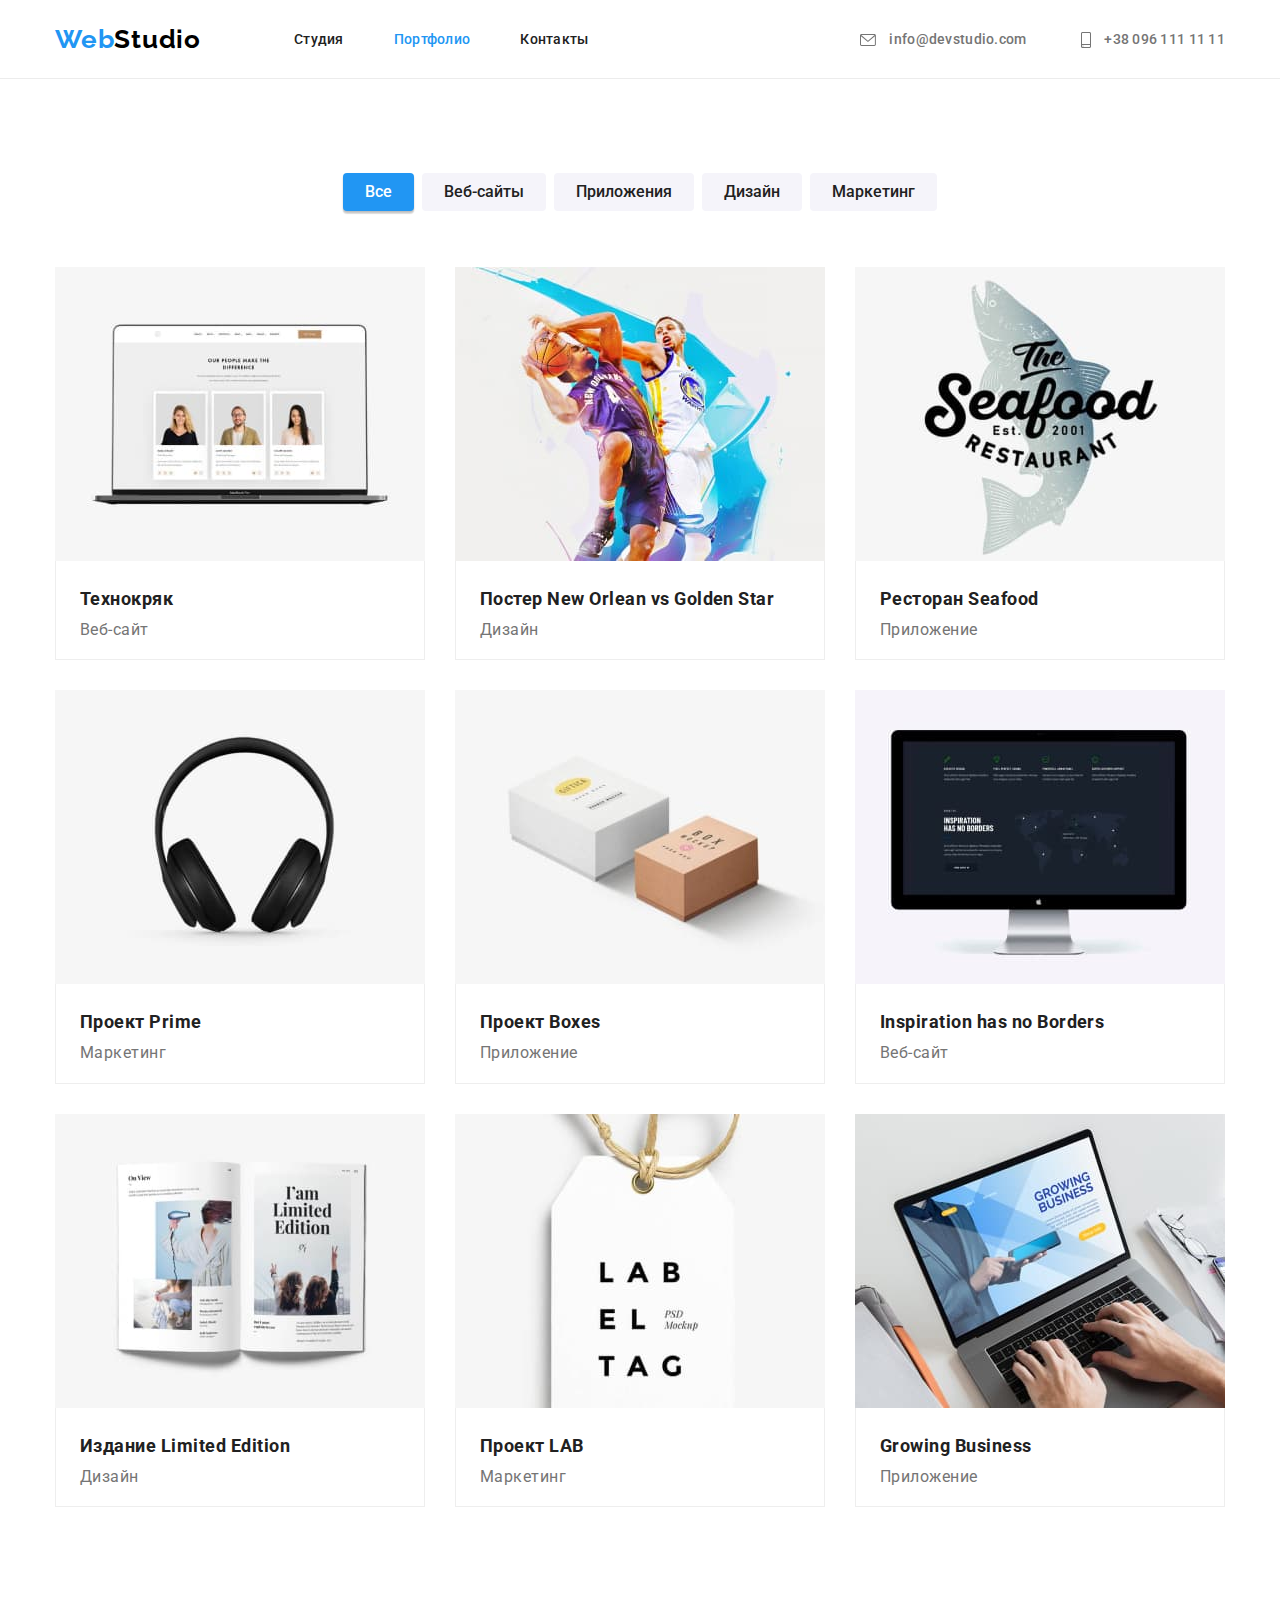
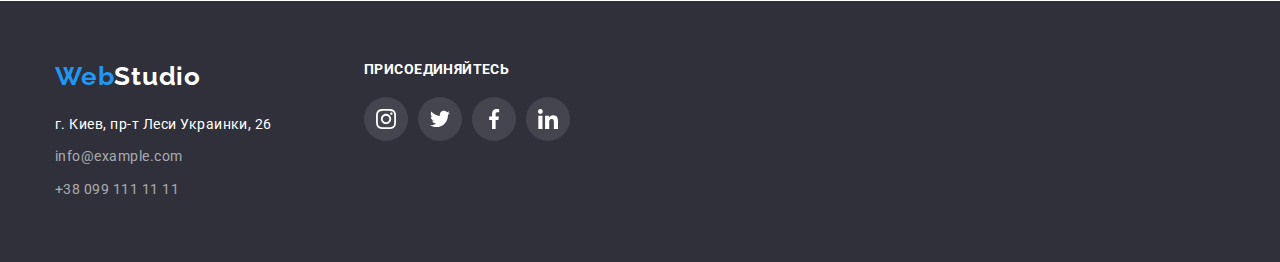
==== portfolio.html @ de57fbbe "initial" ====
<!DOCTYPE html>
<html lang="ru">

<head>
    <meta charset="UTF-8">
    <meta http-equiv="X-UA-Compatible" content="IE=edge">
    <meta name="viewport" content="width=device-width, initial-scale=1.0">
    <title>WebStudio - portfolio</title>
    <link rel="preconnect" href="https://fonts.gstatic.com">
    <link href="https://fonts.googleapis.com/css2?family=Raleway:wght@700&family=Roboto:wght@400;500;700;900&display=swap"
        rel="stylesheet">
    <link rel="stylesheet" href="https://cdnjs.cloudflare.com/ajax/libs/modern-normalize/1.0.0/modern-normalize.min.css">
    <link rel="stylesheet" href="./css/styles.css">
</head>

<body>
        <header class="header">
            <div class="main-nav container">
                <nav class="nav">
                    <a href="./" class="logo"><span class="accent">Web</span>Studio</a>
                    <ul class="navigation list">
                        <li class="item"><a href="./" class="link">Студия</a></li>
                        <li class="item"><a href="./portfolio.html" class="current link">Портфолио</a></li>
                        <li class="item"><a href="#" class="link">Контакты</a></li>
                    </ul>
                </nav>
        
                <div class="contacts-header">
        
                    <a href="mailto:info@devstudio.com" class="link">
                        <svg class="icon" width="16" height="12">
                            <use href="./images/icons.svg#icon-envelope"></use>
                        </svg>
        
                        info@devstudio.com</a>
                    <a href="tel:+380961111111" class="link">
                        <svg class="icon" width="10" height="16">
                            <use href="./images/icons.svg#icon-smartphone"></use>
                        </svg>
                        +38 096 111 11 11</a>
                </div>
            </div>
        
        
        </header>
    <main>
        <section class="section">
            <div class="container">
                <h1 class="visually-hidden">Портфолио</h1> <!-- скроем в css -->
                
                    <ul class="portfolio-filter list">
                        <li class="item"><button class="button primary">Все</button></li>
                        <li class="item"><button class="button">Веб-сайты</button></li>
                        <li class="item"><button class="button">Приложения</button></li>
                        <li class="item"><button class="button">Дизайн</button></li>
                        <li class="item"><button class="button">Маркетинг</button></li>
                    </ul>
                
                
                <ul class="portfolio-cards list">
                    <li class="item">
                        <a href="" class="portfolio-link link">
                            <img src="./images/portfolio/img-0.jpg" width="370" height="294" alt="включенный ноутбук">
                            <div class="content">
                                <h2 class="title">Технокряк</h2>
                                <p class="description">Веб-сайт</p>
                            </div>
                            
                        </a>
                    </li>
                    <li class="item">
                        <a href="" class="portfolio-link link">
                            <img src="./images/portfolio/img-1.jpg" width="370" height="294" alt="игроки баскетбол">
                                <div class="content">
                                    <h2 class="title">Постер New Orlean vs Golden Star</h2>
                                    <p class="description">Дизайн</p>
                             </div>
                            
                        </a>
                    </li>
                    <li class="item">
                        <a href="" class="portfolio-link link">
                            <img src="./images/portfolio/img-2.jpg" width="370" height="294" alt="логотип seafood">
                            <div class="content">
                                <h2 class="title">Ресторан Seafood</h2>
                                <p class="description">Приложение</p>
                            </div>
                        </a>
                    </li>
                    <li class="item">
                        <a href="" class="portfolio-link link">
                            <img src="./images/portfolio/img-3.jpg" width="370" height="294" alt="наушники">
                            <div class="content">
                                <h2 class="title">Проект Prime</h2>
                                  <p class="description">Маркетинг</p>
                            </div>
                            
                        </a>
                    </li>
                    <li class="item">
                        <a href="" class="portfolio-link link">
                            <img src="./images/portfolio/img-4.jpg" width="370" height="294" alt="картонные коробки">
                            <div class="content">
                              <h2 class="title">Проект Boxes</h2>
                              <p class="description">Приложение</p>  
                            </div>
                            
                        </a>
                    </li>
                    <li class="item">
                        <a href="" class="portfolio-link link">
                            <img src="./images/portfolio/img-5.jpg" width="370" height="294" alt="монитор">
                            <div class="content">
                                <h2 class="title">Inspiration has no Borders</h2>
                                <p class="description">Веб-сайт</p>
                            </div>
                            
                        </a>
                    </li>
                    <li class="item">
                        <a href="" class="portfolio-link link">
                            <img src="./images/portfolio/img-6.jpg" width="370" height="294" alt="разворот журнала">
                            <div class="content">
                                <h2 class="title">Издание Limited Edition</h2>
                                <p class="description">Дизайн</p>
                            </div>
                            
                        </a>
                    </li>
                    <li class="item">
                        <a href="" class="portfolio-link link">
                            <img src="./images/portfolio/img-7.jpg" width="370" height="294" alt="картонная бирка">
                            <div class="content">
                                <h2 class="title">Проект LAB</h2>
                                <p class="description">Маркетинг</p>
                            </div>
                            
                        </a>
                    </li>
                    <li class="item">
                        <a href="" class="portfolio-link            link">
                            <img src="./images/portfolio/img-8.jpg" width="370" height="294" alt="работа за ноутбуком">
                            <div class="content">
                                <h2 class="title">Growing Business</h2>
                                <p class="description">Приложение</p>
                            </div>
                            
                        </a>
                    </li>
                
                </ul>

            </div>
            
            
        </section>
    </main>
    <!-- Footer -->
<footer class="footer">
    <div class="footer-container container">
        <div>
            <a href="./" class="logo inverse"><span class="accent">Web</span>Studio</a>
            <address class="address">
                <a href="https://goo.gl/maps/Cqjtd7NMXMsjPBQS7" class="map-link" target="_blank"
                    rel="noopener norefferer nofollow">г. Киев, пр-т Леси Украинки, 26</a>
                <ul class="address-items list">
                    <li><a href="mailto:info@example.com" class="link">info@example.com</a></li>
                    <li><a href="tel:+380991111111" class="link">+38 099 111 11 11</a></li>
                </ul>
            </address>
        </div>
        <div class="follow-footer">
            <p>присоединяйтесь</p>
            <ul class="socilal-links list">
                <li class="social-links-item"><a href="" target="_blank" rel="noopenner noreferrer nofollow"
                        class="social link footer-link">
                        <svg class="icon" width="20" height="20">
                            <use href="./images/icons.svg#icon-instagram"></use>
                        </svg>
                    </a></li>
                <li class="social-links-item"><a href="" target="_blank" rel="noopenner noreferrer nofollow"
                        class="social link footer-link">
                        <svg class="icon" width="20" height="20">
                            <use href="./images/icons.svg#icon-twitter"></use>
                        </svg>
                    </a></li>
                <li class="social-links-item"><a href="" target="_blank" rel="noopenner noreferrer nofollow"
                        class="social link footer-link ">
                        <svg class="icon" width="20" height="20">
                            <use href="./images/icons.svg#icon-facebook"></use>
                        </svg>
                    </a></li>
                <li class="social-links-item"><a href="" target="_blank" rel="noopenner noreferrer nofollow"
                        class="social link footer-link">
                        <svg class="icon" width="20" height="20">
                            <use href="./images/icons.svg#icon-linkedin"></use>
                        </svg>
                    </a></li>
            </ul>
        </div>

    </div>

</footer>
</body>

</html>
---- css/styles.css ----
/* черный в заголовках #212121
текст параграф #757575
акцент #2196F3 */
:root {
  --text-color: #757575;
  --accent-color: #2196f3;
  --title-color: #212121;
  --light-bg-color: #f5f4fa;
  --dark-bg-color: #2f303a;
}
body {
  font-family: 'Roboto', sans-serif;
  font-style: normal;
  font-size: 16px;
  color: var(--text-color);
  letter-spacing: 0.03em;
}
h1,
h2,
h3,
h4,
h5,
h6,
p {
  margin: 0;
  padding: 0;
}
img{
  display: block;
  max-width: 100%;
  height: auto;
}

.visually-hidden {
  position: absolute !important;
  clip: rect(1px 1px 1px 1px);
  clip: rect(1px, 1px, 1px, 1px);
  padding: 0 !important;
  border: 0 !important;
  height: 1px !important;
  width: 1px !important;
  overflow: hidden;
}
.section {
  padding-top: 94px;
  padding-bottom: 94px;

  /* outline: 1px solid tomato; */
}
.container {
  width: 1200px;
  margin: 0 auto;
  padding-left: 15px;
  padding-right: 15px;
}
.list {
  list-style: none;
  margin: 0;
  padding: 0;
}
.link {
  text-decoration: none;
  color: inherit;
}
.icon {
  fill: currentColor;
  display: block;
}
.button {
  border: 0px;
  border-radius: 4px;
  padding: 6px 22px;
  font-family: 'Roboto', sans-serif;
  font-weight: 500;
  font-size: 16px;
  line-height: 1.62;
  color: var(--title-color);
  background-color: #f5f4fa;

  cursor: pointer;
}
.button.primary {
  color: #fff;
  background-color: var(--accent-color);
  box-shadow: 0px 3px 1px rgba(0, 0, 0, 0.1), 0px 1px 2px rgba(0, 0, 0, 0.08), 0px 2px 2px rgba(0, 0, 0, 0.12);
}

.button:hover,
.button:focus {
  color: #fff;
  background-color: var(--accent-color);
}

/* Header */
.header {
  border-bottom: 1px solid #ececec;
}
.nav {
  display: flex;
}
.logo {
  margin-right: 93px;
  font-family: 'Raleway', sans-serif;
  font-weight: 700;
  font-size: 26px;
  line-height: 1.19;
  letter-spacing: 0.03em;
  text-decoration: none;
  color: #000000;
}
.logo.inverse{
  color: #fff;
}

.logo .accent {
  color: var(--accent-color);
}
.main-nav {
  display: flex;
  justify-content: space-between;
  align-items: center;
}
.navigation,
.nav {
  display: flex;
  align-items: center;
}
.navigation .item:not(:last-child) {
  margin-right: 50px;
}

.navigation .link {
  display: block;
  padding-top: 32px;
  padding-bottom: 32px;

  font-weight: 500;
  font-size: 14px;
  line-height: 1;
  letter-spacing: 0.02em;
  color: var(--title-color);
}

.navigation .link:hover,
.navigation .link:focus,
.navigation .link.current {
  color: var(--accent-color);
}

.contacts-header .link {
  display: inline-block;
  font-weight: 500;
  font-size: 14px;
  line-height: 1.14;
  letter-spacing: 0.02em;
  text-decoration: none;
  color: var(--text-color);
}
.contacts-header {
  margin-left: auto;
}
.contacts-header .link:hover,
.contacts-header .link:focus {
  color: var(--accent-color);
}
.contacts-header .icon {
  margin-right: 10px;
  display: inline-block;
  vertical-align: middle;
  fill: currentColor;
    
}
.contacts-header .link + .link {
  margin-left: 50px;
}
/* section */
.section-title {
  font-weight: 700;
  font-size: 36px;
  line-height: 1.17;
  text-align: center;
  letter-spacing: 0.03em;
  color: var(--title-color);
  margin-bottom: 50px;
}
/* Hero */
.section-hero {
  margin-left: auto;
  margin-right: auto;
  padding-top: 200px;
  max-width: 1600px;
  height: 600px;
  background-image: linear-gradient(rgba(47, 48, 58, 0.4), rgba(47, 48, 58, 0.4)),
  url(../images/hero_background.jpg);
  
  background-position: center;
  background-repeat: no-repeat;
  background-size: cover;
  /* background-color: var(--dark-bg-color); */
}

.hero-inner {
  margin: 0 auto;
  max-width: 696px;
  text-align: center;
}
.section-hero .title {
  font-weight: 900;
  font-size: 44px;
  line-height: 1.36;
  text-align: center;
  letter-spacing: 0.06em;
  text-transform: uppercase;
  color: #fff;
  margin-bottom: 30px;
}

.button-hero {
  padding: 10px 32px;
  font-family: 'Roboto', sans-serif;
  font-weight: 700;
  font-size: 16px;
  line-height: 1.87;
  letter-spacing: 0.06em;
  color: #fff;
  background-color: var(--accent-color);
  box-shadow: 0px 4px 4px rgba(0, 0, 0, 0.15);
  cursor: pointer;
}
.button-hero:hover,
.button-hero:focus {
  background-color: #188ce8;
}

/* Секция "чем мы занимаемся" */
.features {
  display: flex;
  margin-bottom: 94px;
}
.features-item {
  flex-basis: calc((100% - 3 * 30px) / 3);
}
.features-item:not(:last-child) {
  margin-right: 30px;
}

.features-icon-container{
 padding-top: 30px;
 margin-bottom: 30px;
 width: 100%;
 height: 120px;
 text-align: center;
 background-position: center;
 background-color: var(--light-bg-color);
 border-radius: 4px;
}
.features-icon-container .icon{
  margin: 0 auto;
}
.features-title {
  margin-bottom: 10px;
  font-weight: 700;
  font-size: 14px;
  line-height: 1.14;
  text-transform: uppercase;
  color: var(--title-color);
}

.features-description {
  font-size: 14px;
  line-height: 1.71;
}

.features-images {
  display: flex;
}
.features-images .item {
  margin-right: 30px;
}
.features-images .item:nth-child(3n) {
  margin-right: 0px;
}

/* Наша команда */
.section-team {
  background-color: var(--light-bg-color);
}
.employee-cards {
  display: flex;
  justify-content: space-between;
}
.employee-cards-item {
  flex-basis: 270px;  
  text-align: center;
  background-color: #fff;
  box-shadow: 0px 1px 3px rgba(0, 0, 0, 0.12), 0px 1px 1px rgba(0, 0, 0, 0.14), 0px 2px 1px rgba(0, 0, 0, 0.2);
  border-radius: 0px 0px 4px 4px;

}
.employee-content{
  padding: 30px 32px;

}
.employee-name {
margin-bottom: 10px;
  font-weight: 500;
  font-size: 16px;
  line-height: 1.19;
  color: var(--title-color);
}
.employee-position {
  line-height: 1.19;
  margin-bottom: 16px;

}
.socilal-links {
  display: flex;
  
}
.social-links-item:not(:last-child){
  margin-right: 10px;
}
.social.link {
  display: block;
  padding: 12px;
  border-radius: 50%;
  color: #AFB1B8;
  background-color: #fff;
}
.social.link:hover,
.social.link:focus{
  color: #fff;
  background-color: var(--accent-color);

}
/* Clients */

.clients.list{
  display: flex;
  flex-wrap: wrap;
}
.clients .item {
  flex-basis: calc((100% - 6 * 30px) / 6);
}
.clients .item:not(:last-child){
  margin-right: 30px;
}
.client-link {
  
  display: block;
  width: 170px;
  height: 90px;
  padding-top: 20px;
  color: #AFB1B8;
  border-color: #AFB1B8;
  border: 1px solid #AFB1B8;
  border-radius: 4px;
}
.client-link:focus,
.client-link:hover{
  color: var(--accent-color);
  border-color: var(--accent-color);
}
.client-link .icon {
  margin: 0 auto;
}
/* footer */
.footer {
  background-color: var(--dark-bg-color);
  padding-top: 60px;
  padding-bottom: 60px;
}
.footer-container{
display: flex;
}


.map-link {
  font-size: 14px;
  line-height: 24px;
  color: #fff;
  text-decoration: none;
}
.map-link:hover,
.map-link:focus {
  color: var(--accent-color);
}
.address {
  margin-top: 20px;
  font-style: normal;
}
.address-items>li {
  margin-top: 9px;
}
.address-items .link {
  font-size: 14px;
  line-height: 1.71;
  color: rgba(255, 255, 255, 0.6);
}
.address-items .link:hover,
.address-items .link:focus {
  color: var(--accent-color);
}

.follow-footer{
  margin-left: 70px;
  font-weight: 700;
  font-size: 14px;
  line-height: 1.17;
  letter-spacing: 0.03em;

  color: #fff;
  text-transform: uppercase;
}
.follow-footer > p{
  margin-bottom: 20px;
}

.social.link.footer-link {
 
  color: #fff;
  background-color: rgba(255, 255, 255, 0.1);
}
.social.link.footer-link:hover,
.social.link.footer-link:focus{
  color: #fff;
  background-color: var(--accent-color);
}
/* Portfolio */

.portfolio-filter {
  display: flex;
  justify-content: center;
  margin-bottom: 56px;  
}
.portfolio-filter .item + .item {
  margin-left: 8px;
}
.portfolio-link:hover,
.portfolio-link:focus {
  box-shadow: 0px 1px 1px rgba(0, 0, 0, 0.12), 0px 4px 4px rgba(0, 0, 0, 0.06), 1px 4px 6px rgba(0, 0, 0, 0.16);

}
.portfolio-cards {
  display: flex;
  flex-wrap: wrap;
  margin-left: -30px;
  margin-top: -30px;

  
}
.portfolio-cards .item {
  width: calc((100% - 90px) / 3);
  margin-left: 30px;
  margin-top: 30px;  
}
.portfolio-cards .link {
  display: block;
}

.portfolio-cards img {
  display: block;
  max-width: 100%;
  height: auto;
} 
.portfolio-cards .content {
  padding: 20px 24px;
  
  border-right: 1px solid #eeeeee;
  border-bottom: 1px solid #eeeeee;
  border-left: 1px solid #eeeeee;
}
.portfolio-cards .title {
  font-weight: 700;
  font-size: 18px;
  line-height: 2;
  color: var(--title-color);
  margin-bottom: 4px;
}

.portfolio-cards .decription {
  font-size: 16px;
  line-height: 1.87;
}
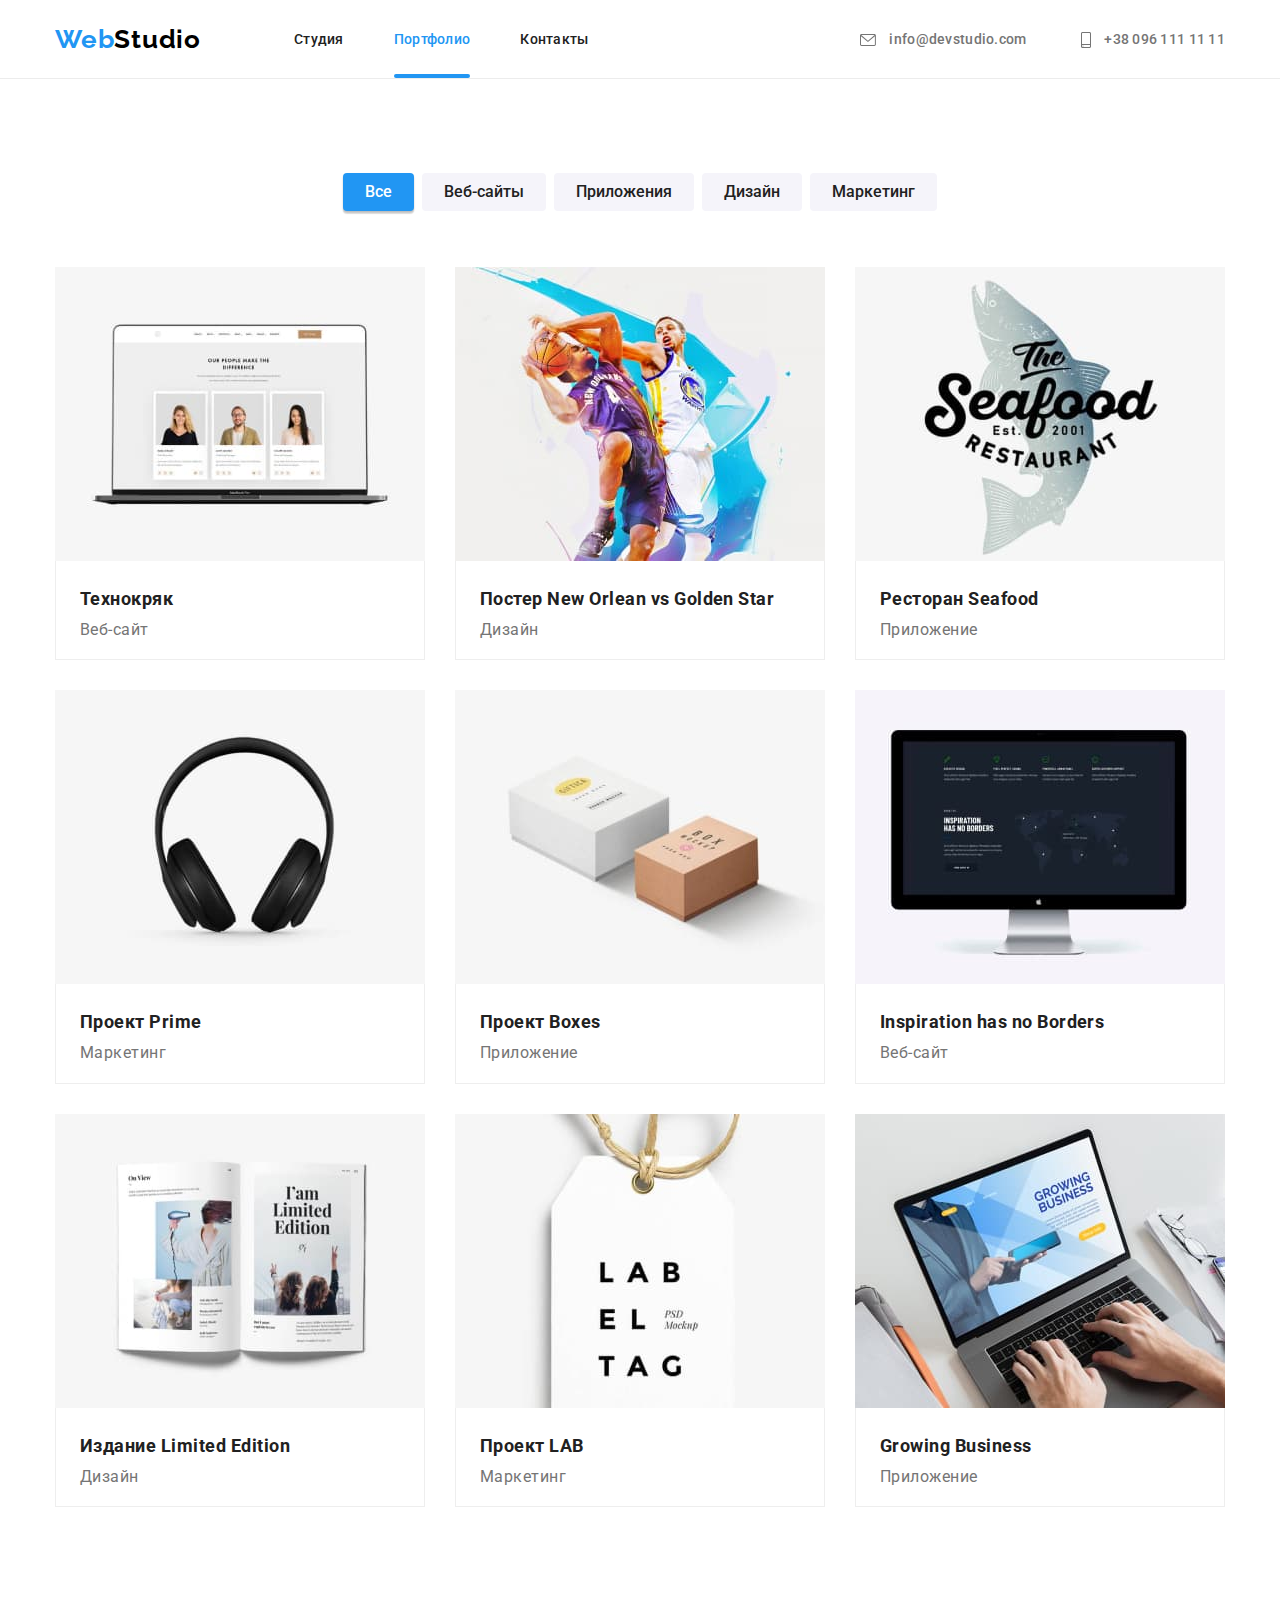
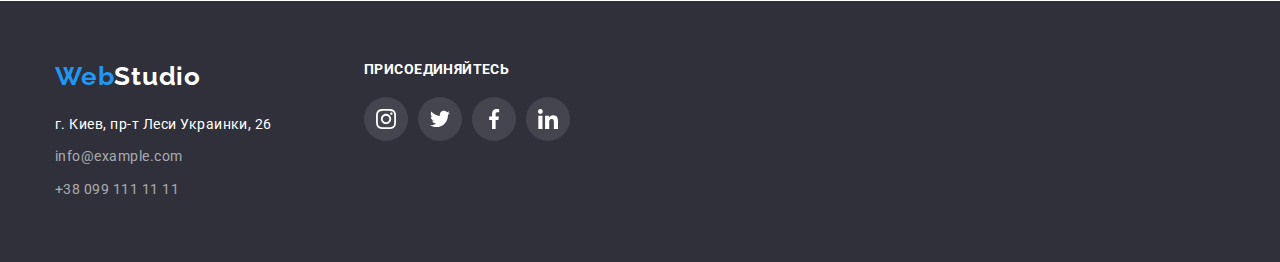
==== commit e7f81933: "добавляет transition" ====
--- a/portfolio.html
+++ b/portfolio.html
@@ -19,9 +19,9 @@
                 <nav class="nav">
                     <a href="./" class="logo"><span class="accent">Web</span>Studio</a>
                     <ul class="navigation list">
-                        <li class="item"><a href="./" class="link">Студия</a></li>
-                        <li class="item"><a href="./portfolio.html" class="current link">Портфолио</a></li>
-                        <li class="item"><a href="#" class="link">Контакты</a></li>
+                        <li class="item"><a href="./" class="navigation-link link">Студия</a></li>
+                        <li class="item"><a href="./portfolio.html" class="navigation-link link current">Портфолио</a></li>
+                        <li class="item"><a href="#" class="navigation-link link">Контакты</a></li>
                     </ul>
                 </nav>
         
--- a/css/styles.css
+++ b/css/styles.css
@@ -25,7 +25,7 @@
   margin: 0;
   padding: 0;
 }
-img{
+img {
   display: block;
   max-width: 100%;
   height: auto;
@@ -44,8 +44,6 @@
 .section {
   padding-top: 94px;
   padding-bottom: 94px;
-
-  /* outline: 1px solid tomato; */
 }
 .container {
   width: 1200px;
@@ -78,11 +76,15 @@
   background-color: #f5f4fa;
 
   cursor: pointer;
+
+  transition: color 250ms cubic-bezier(0.4, 0, 0.2, 1);
+  transition: background-color 250ms cubic-bezier(0.4, 0, 0.2, 1);
 }
 .button.primary {
   color: #fff;
   background-color: var(--accent-color);
-  box-shadow: 0px 3px 1px rgba(0, 0, 0, 0.1), 0px 1px 2px rgba(0, 0, 0, 0.08), 0px 2px 2px rgba(0, 0, 0, 0.12);
+  box-shadow: 0px 3px 1px rgba(0, 0, 0, 0.1), 0px 1px 2px rgba(0, 0, 0, 0.08),
+    0px 2px 2px rgba(0, 0, 0, 0.12);
 }
 
 .button:hover,
@@ -108,7 +110,7 @@
   text-decoration: none;
   color: #000000;
 }
-.logo.inverse{
+.logo.inverse {
   color: #fff;
 }
 
@@ -129,7 +131,9 @@
   margin-right: 50px;
 }
 
-.navigation .link {
+.navigation-link {
+  position: relative;
+
   display: block;
   padding-top: 32px;
   padding-bottom: 32px;
@@ -139,12 +143,27 @@
   line-height: 1;
   letter-spacing: 0.02em;
   color: var(--title-color);
-}
-
-.navigation .link:hover,
-.navigation .link:focus,
-.navigation .link.current {
+  transition: color 250ms cubic-bezier(0.4, 0, 0.2, 1);
+}
+
+.navigation-link:hover,
+.navigation-link:focus,
+.navigation-link.current {
   color: var(--accent-color);
+}
+.navigation-link::after {
+  display: none;
+  content: '';
+  position: absolute;
+  bottom: 0;
+  left: 0;
+  width: 100%;
+  height: 4px;
+  border-radius: 4px;
+  background-color: var(--accent-color);
+}
+.current.navigation-link::after {
+  display: block;
 }
 
 .contacts-header .link {
@@ -155,6 +174,8 @@
   letter-spacing: 0.02em;
   text-decoration: none;
   color: var(--text-color);
+
+  transition: color 250ms cubic-bezier(0.4, 0, 0.2, 1);
 }
 .contacts-header {
   margin-left: auto;
@@ -168,7 +189,6 @@
   display: inline-block;
   vertical-align: middle;
   fill: currentColor;
-    
 }
 .contacts-header .link + .link {
   margin-left: 50px;
@@ -190,9 +210,12 @@
   padding-top: 200px;
   max-width: 1600px;
   height: 600px;
-  background-image: linear-gradient(rgba(47, 48, 58, 0.4), rgba(47, 48, 58, 0.4)),
-  url(../images/hero_background.jpg);
-  
+  background-image: linear-gradient(
+      rgba(47, 48, 58, 0.4),
+      rgba(47, 48, 58, 0.4)
+    ),
+    url(../images/hero_background.jpg);
+
   background-position: center;
   background-repeat: no-repeat;
   background-size: cover;
@@ -226,6 +249,8 @@
   background-color: var(--accent-color);
   box-shadow: 0px 4px 4px rgba(0, 0, 0, 0.15);
   cursor: pointer;
+
+  transition: background-color 250ms cubic-bezier(0.4, 0, 0.2, 1);
 }
 .button-hero:hover,
 .button-hero:focus {
@@ -244,17 +269,17 @@
   margin-right: 30px;
 }
 
-.features-icon-container{
- padding-top: 30px;
- margin-bottom: 30px;
- width: 100%;
- height: 120px;
- text-align: center;
- background-position: center;
- background-color: var(--light-bg-color);
- border-radius: 4px;
-}
-.features-icon-container .icon{
+.features-icon-container {
+  padding-top: 30px;
+  margin-bottom: 30px;
+  width: 100%;
+  height: 120px;
+  text-align: center;
+  background-position: center;
+  background-color: var(--light-bg-color);
+  border-radius: 4px;
+}
+.features-icon-container .icon {
   margin: 0 auto;
 }
 .features-title {
@@ -290,19 +315,18 @@
   justify-content: space-between;
 }
 .employee-cards-item {
-  flex-basis: 270px;  
+  flex-basis: 270px;
   text-align: center;
   background-color: #fff;
-  box-shadow: 0px 1px 3px rgba(0, 0, 0, 0.12), 0px 1px 1px rgba(0, 0, 0, 0.14), 0px 2px 1px rgba(0, 0, 0, 0.2);
+  box-shadow: 0px 1px 3px rgba(0, 0, 0, 0.12), 0px 1px 1px rgba(0, 0, 0, 0.14),
+    0px 2px 1px rgba(0, 0, 0, 0.2);
   border-radius: 0px 0px 4px 4px;
-
-}
-.employee-content{
+}
+.employee-content {
   padding: 30px 32px;
-
 }
 .employee-name {
-margin-bottom: 10px;
+  margin-bottom: 10px;
   font-weight: 500;
   font-size: 16px;
   line-height: 1.19;
@@ -311,53 +335,54 @@
 .employee-position {
   line-height: 1.19;
   margin-bottom: 16px;
-
 }
 .socilal-links {
   display: flex;
-  
-}
-.social-links-item:not(:last-child){
+}
+.social-links-item:not(:last-child) {
   margin-right: 10px;
 }
 .social.link {
   display: block;
   padding: 12px;
   border-radius: 50%;
-  color: #AFB1B8;
+  color: #afb1b8;
   background-color: #fff;
+  transition: background-color 250ms cubic-bezier(0.4, 0, 0.2, 1);
+  transition: color 250ms cubic-bezier(0.4, 0, 0.2, 1);
 }
 .social.link:hover,
-.social.link:focus{
+.social.link:focus {
   color: #fff;
   background-color: var(--accent-color);
-
 }
 /* Clients */
 
-.clients.list{
+.clients.list {
   display: flex;
   flex-wrap: wrap;
 }
 .clients .item {
   flex-basis: calc((100% - 6 * 30px) / 6);
 }
-.clients .item:not(:last-child){
+.clients .item:not(:last-child) {
   margin-right: 30px;
 }
 .client-link {
-  
   display: block;
   width: 170px;
   height: 90px;
   padding-top: 20px;
-  color: #AFB1B8;
-  border-color: #AFB1B8;
-  border: 1px solid #AFB1B8;
+  color: #afb1b8;
+  border-color: #afb1b8;
+  border: 1px solid #afb1b8;
   border-radius: 4px;
+
+  transition: border-color 250ms cubic-bezier(0.4, 0, 0.2, 1);
+  transition: color 250ms cubic-bezier(0.4, 0, 0.2, 1);
 }
 .client-link:focus,
-.client-link:hover{
+.client-link:hover {
   color: var(--accent-color);
   border-color: var(--accent-color);
 }
@@ -370,16 +395,17 @@
   padding-top: 60px;
   padding-bottom: 60px;
 }
-.footer-container{
-display: flex;
-}
-
+.footer-container {
+  display: flex;
+}
 
 .map-link {
   font-size: 14px;
   line-height: 24px;
   color: #fff;
   text-decoration: none;
+
+  transition: color 250ms cubic-bezier(0.4, 0, 0.2, 1);
 }
 .map-link:hover,
 .map-link:focus {
@@ -389,20 +415,22 @@
   margin-top: 20px;
   font-style: normal;
 }
-.address-items>li {
+.address-items > li {
   margin-top: 9px;
 }
 .address-items .link {
   font-size: 14px;
   line-height: 1.71;
   color: rgba(255, 255, 255, 0.6);
+
+  transition: color 250ms cubic-bezier(0.4, 0, 0.2, 1);
 }
 .address-items .link:hover,
 .address-items .link:focus {
   color: var(--accent-color);
 }
 
-.follow-footer{
+.follow-footer {
   margin-left: 70px;
   font-weight: 700;
   font-size: 14px;
@@ -412,17 +440,18 @@
   color: #fff;
   text-transform: uppercase;
 }
-.follow-footer > p{
+.follow-footer > p {
   margin-bottom: 20px;
 }
 
 .social.link.footer-link {
- 
   color: #fff;
   background-color: rgba(255, 255, 255, 0.1);
+
+  transition: background-color 250ms cubic-bezier(0.4, 0, 0.2, 1);
 }
 .social.link.footer-link:hover,
-.social.link.footer-link:focus{
+.social.link.footer-link:focus {
   color: #fff;
   background-color: var(--accent-color);
 }
@@ -431,28 +460,30 @@
 .portfolio-filter {
   display: flex;
   justify-content: center;
-  margin-bottom: 56px;  
+  margin-bottom: 56px;
 }
 .portfolio-filter .item + .item {
   margin-left: 8px;
 }
+.portfolio-link {
+  transition: box-shadow 250ms cubic-bezier(0.4, 0, 0.2, 1);
+}
+
 .portfolio-link:hover,
 .portfolio-link:focus {
-  box-shadow: 0px 1px 1px rgba(0, 0, 0, 0.12), 0px 4px 4px rgba(0, 0, 0, 0.06), 1px 4px 6px rgba(0, 0, 0, 0.16);
-
+  box-shadow: 0px 1px 1px rgba(0, 0, 0, 0.12), 0px 4px 4px rgba(0, 0, 0, 0.06),
+    1px 4px 6px rgba(0, 0, 0, 0.16);
 }
 .portfolio-cards {
   display: flex;
   flex-wrap: wrap;
   margin-left: -30px;
   margin-top: -30px;
-
-  
 }
 .portfolio-cards .item {
   width: calc((100% - 90px) / 3);
   margin-left: 30px;
-  margin-top: 30px;  
+  margin-top: 30px;
 }
 .portfolio-cards .link {
   display: block;
@@ -462,10 +493,10 @@
   display: block;
   max-width: 100%;
   height: auto;
-} 
+}
 .portfolio-cards .content {
   padding: 20px 24px;
-  
+
   border-right: 1px solid #eeeeee;
   border-bottom: 1px solid #eeeeee;
   border-left: 1px solid #eeeeee;
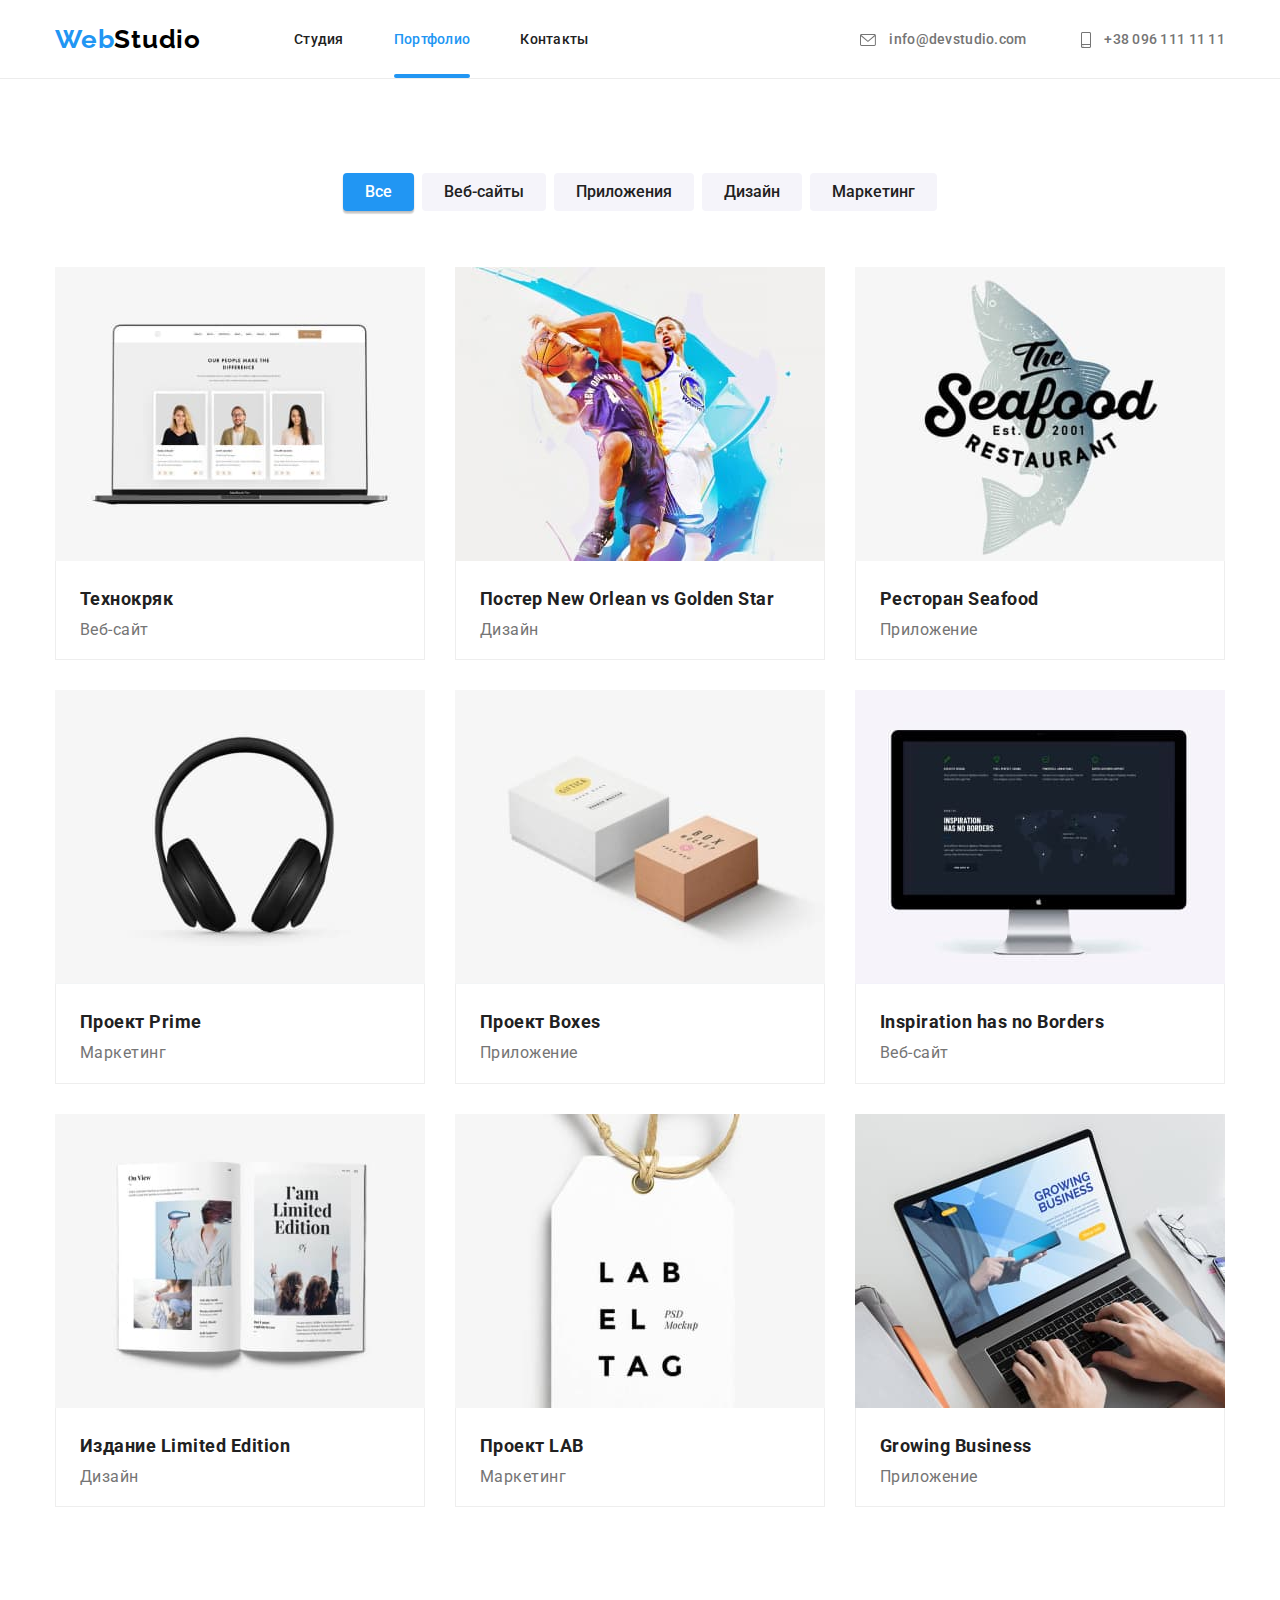
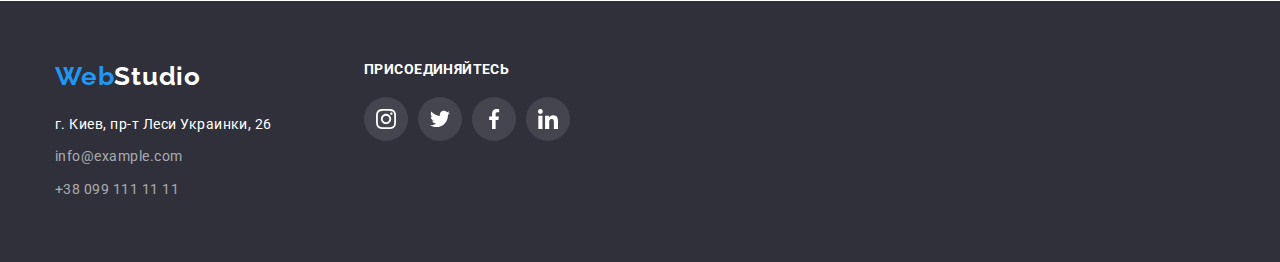
==== commit f2cc96b7: "добавляет оверлей в порьфолио" ====
--- a/portfolio.html
+++ b/portfolio.html
@@ -60,7 +60,13 @@
                 <ul class="portfolio-cards list">
                     <li class="item">
                         <a href="" class="portfolio-link link">
+                            <div class="portfolio-thumb">
+                                <div class="porfolio-overlay">
+                                    <p>Технокряк это современная площадка распространения коронавируса. Компании используют эту платформу для цифрового
+                                    шпионажа и атак на защищённые сервера конкурентов.</p>
+                                </div>
                             <img src="./images/portfolio/img-0.jpg" width="370" height="294" alt="включенный ноутбук">
+                            </div>
                             <div class="content">
                                 <h2 class="title">Технокряк</h2>
                                 <p class="description">Веб-сайт</p>
@@ -70,8 +76,14 @@
                     </li>
                     <li class="item">
                         <a href="" class="portfolio-link link">
+                            <div class="portfolio-thumb">
+                                <div class="porfolio-overlay">
+                                    <p>Технокряк это современная площадка распространения коронавируса. Компании используют эту платформу для цифрового
+                                    шпионажа и атак на защищённые сервера конкурентов.</p>
+                                </div>
                             <img src="./images/portfolio/img-1.jpg" width="370" height="294" alt="игроки баскетбол">
-                                <div class="content">
+                            </div>    
+                            <div class="content">
                                     <h2 class="title">Постер New Orlean vs Golden Star</h2>
                                     <p class="description">Дизайн</p>
                              </div>
@@ -80,7 +92,13 @@
                     </li>
                     <li class="item">
                         <a href="" class="portfolio-link link">
+                            <div class="portfolio-thumb">
+                                <div class="porfolio-overlay">
+                                    <p>Технокряк это современная площадка распространения коронавируса. Компании используют эту платформу для цифрового
+                                    шпионажа и атак на защищённые сервера конкурентов.</p>
+                                </div>
                             <img src="./images/portfolio/img-2.jpg" width="370" height="294" alt="логотип seafood">
+                            </div>
                             <div class="content">
                                 <h2 class="title">Ресторан Seafood</h2>
                                 <p class="description">Приложение</p>
@@ -89,7 +107,13 @@
                     </li>
                     <li class="item">
                         <a href="" class="portfolio-link link">
+                            <div class="portfolio-thumb">
+                                <div class="porfolio-overlay">
+                                    <p>Технокряк это современная площадка распространения коронавируса. Компании используют эту платформу для цифрового
+                                    шпионажа и атак на защищённые сервера конкурентов.</p>
+                                </div>
                             <img src="./images/portfolio/img-3.jpg" width="370" height="294" alt="наушники">
+                            </div>
                             <div class="content">
                                 <h2 class="title">Проект Prime</h2>
                                   <p class="description">Маркетинг</p>
@@ -99,7 +123,13 @@
                     </li>
                     <li class="item">
                         <a href="" class="portfolio-link link">
+                            <div class="portfolio-thumb">
+                                <div class="porfolio-overlay">
+                                    <p>Технокряк это современная площадка распространения коронавируса. Компании используют эту платформу для цифрового
+                                    шпионажа и атак на защищённые сервера конкурентов.</p>
+                                </div>
                             <img src="./images/portfolio/img-4.jpg" width="370" height="294" alt="картонные коробки">
+                            </div>
                             <div class="content">
                               <h2 class="title">Проект Boxes</h2>
                               <p class="description">Приложение</p>  
@@ -109,7 +139,13 @@
                     </li>
                     <li class="item">
                         <a href="" class="portfolio-link link">
+                            <div class="portfolio-thumb">
+                                <div class="porfolio-overlay">
+                                    <p>Технокряк это современная площадка распространения коронавируса. Компании используют эту платформу для цифрового
+                                    шпионажа и атак на защищённые сервера конкурентов.</p>
+                                </div>
                             <img src="./images/portfolio/img-5.jpg" width="370" height="294" alt="монитор">
+                            </div>
                             <div class="content">
                                 <h2 class="title">Inspiration has no Borders</h2>
                                 <p class="description">Веб-сайт</p>
@@ -119,7 +155,13 @@
                     </li>
                     <li class="item">
                         <a href="" class="portfolio-link link">
+                            <div class="portfolio-thumb">
+                                <div class="porfolio-overlay">
+                                    <p>Технокряк это современная площадка распространения коронавируса. Компании используют эту платформу для цифрового
+                                    шпионажа и атак на защищённые сервера конкурентов.</p>
+                                </div>
                             <img src="./images/portfolio/img-6.jpg" width="370" height="294" alt="разворот журнала">
+                            </div>
                             <div class="content">
                                 <h2 class="title">Издание Limited Edition</h2>
                                 <p class="description">Дизайн</p>
@@ -129,7 +171,13 @@
                     </li>
                     <li class="item">
                         <a href="" class="portfolio-link link">
+                            <div class="portfolio-thumb">
+                                <div class="porfolio-overlay">
+                                    <p>Технокряк это современная площадка распространения коронавируса. Компании используют эту платформу для цифрового
+                                    шпионажа и атак на защищённые сервера конкурентов.</p>
+                                </div>
                             <img src="./images/portfolio/img-7.jpg" width="370" height="294" alt="картонная бирка">
+                           </div>
                             <div class="content">
                                 <h2 class="title">Проект LAB</h2>
                                 <p class="description">Маркетинг</p>
@@ -138,8 +186,14 @@
                         </a>
                     </li>
                     <li class="item">
-                        <a href="" class="portfolio-link            link">
+                        <a href="" class="portfolio-link link">
+                            <div class="portfolio-thumb">
+                                <div class="porfolio-overlay">
+                                    <p>Технокряк это современная площадка распространения коронавируса. Компании используют эту платформу для цифрового
+                                    шпионажа и атак на защищённые сервера конкурентов.</p>
+                                </div>
                             <img src="./images/portfolio/img-8.jpg" width="370" height="294" alt="работа за ноутбуком">
+                            </div>
                             <div class="content">
                                 <h2 class="title">Growing Business</h2>
                                 <p class="description">Приложение</p>
--- a/css/styles.css
+++ b/css/styles.css
@@ -305,7 +305,36 @@
 .features-images .item:nth-child(3n) {
   margin-right: 0px;
 }
-
+.features-thumb {
+  position: relative;
+}
+
+.features-thumb::after {
+  display: inline-block;
+  content: '';
+  position: absolute;
+  bottom: 0;
+  left: 0;
+  width: 100%;
+  height: 70px;
+  background-color: rgba(47, 48, 58, 0.8);
+}
+.features-thumb-lable {
+  position: absolute;
+  width: 100%;
+  bottom: 27px;
+  left: 50%;
+  z-index: 2;
+  transform: translateX(-50%);
+  font-weight: 700;
+  font-size: 14px;
+  line-height: 1.14;
+  text-align: center;
+  letter-spacing: 0.03em;
+
+  text-transform: uppercase;
+  color: #fff;
+}
 /* Наша команда */
 .section-team {
   background-color: var(--light-bg-color);
@@ -348,8 +377,10 @@
   border-radius: 50%;
   color: #afb1b8;
   background-color: #fff;
-  transition: background-color 250ms cubic-bezier(0.4, 0, 0.2, 1);
-  transition: color 250ms cubic-bezier(0.4, 0, 0.2, 1);
+
+  transition-property: background-color, color;
+  transition-duration: 250ms;
+  transition-timing-function: cubic-bezier(0.4, 0, 0.2, 1);
 }
 .social.link:hover,
 .social.link:focus {
@@ -378,8 +409,9 @@
   border: 1px solid #afb1b8;
   border-radius: 4px;
 
-  transition: border-color 250ms cubic-bezier(0.4, 0, 0.2, 1);
-  transition: color 250ms cubic-bezier(0.4, 0, 0.2, 1);
+  transition-property: border-color, color;
+  transition-duration: 250ms;
+  transition-timing-function: cubic-bezier(0.4, 0, 0.2, 1);
 }
 .client-link:focus,
 .client-link:hover {
@@ -452,7 +484,6 @@
 }
 .social.link.footer-link:hover,
 .social.link.footer-link:focus {
-  color: #fff;
   background-color: var(--accent-color);
 }
 /* Portfolio */
@@ -489,11 +520,6 @@
   display: block;
 }
 
-.portfolio-cards img {
-  display: block;
-  max-width: 100%;
-  height: auto;
-}
 .portfolio-cards .content {
   padding: 20px 24px;
 
@@ -513,3 +539,29 @@
   font-size: 16px;
   line-height: 1.87;
 }
+.portfolio-thumb {
+  position: relative;
+  z-index: 1;
+
+  overflow: hidden;
+}
+.porfolio-overlay {
+  position: absolute;
+  z-index: 2;
+  transform: translateY(100%);
+
+  width: 100%;
+  height: 100%;
+  padding: 63px 24px;
+  font-size: 18px;
+  line-height: 1.56;
+  letter-spacing: 0.03em;
+  color: #fff;
+  background-color: rgba(33, 150, 243, 0.9);
+
+  transition: transform 250ms cubic-bezier(0.4, 0, 0.2, 1);
+}
+.portfolio-link:hover .porfolio-overlay,
+.portfolio-link:focus .porfolio-overlay {
+  transform: translateY(0);
+}
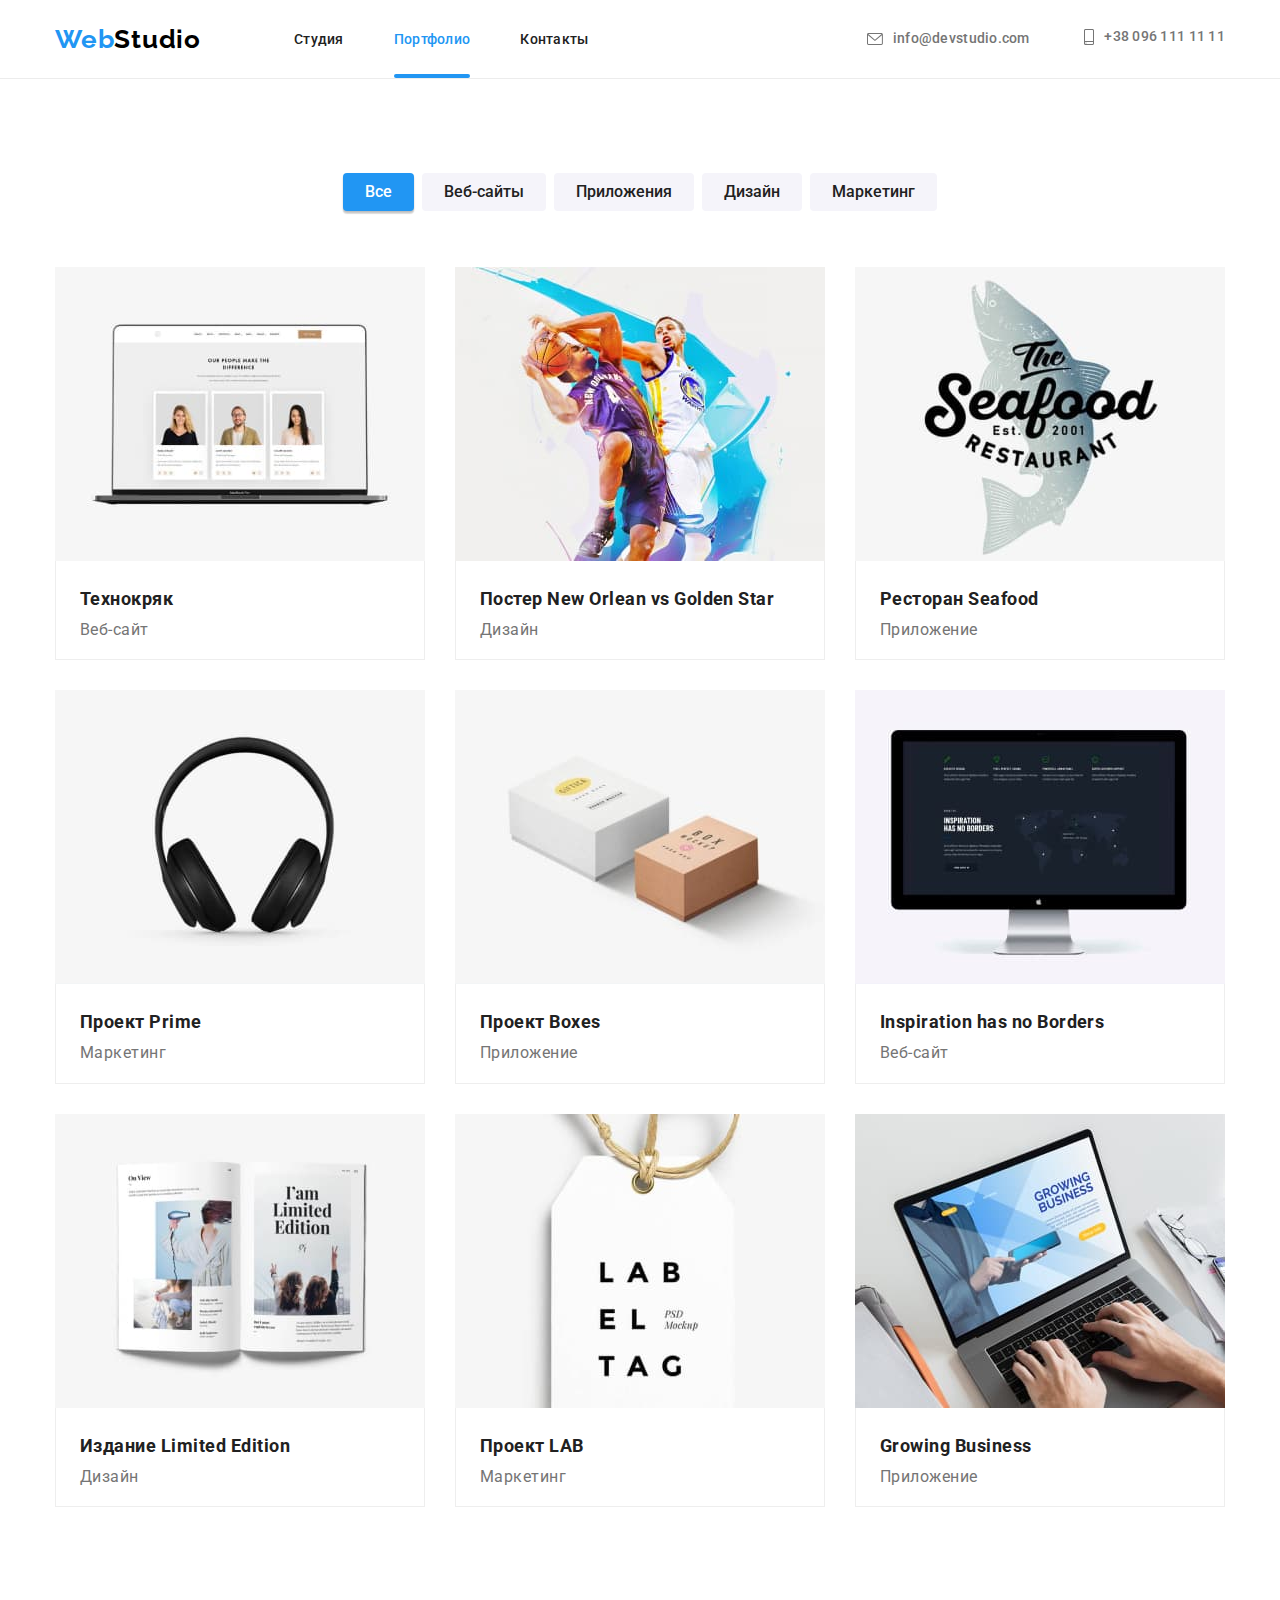
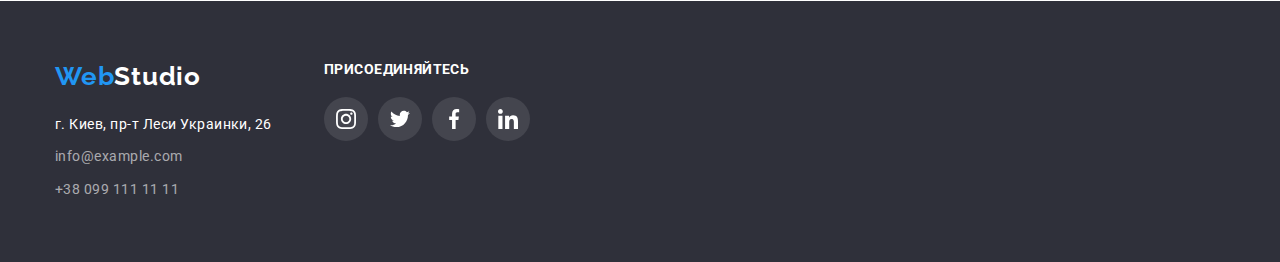
==== commit 8067f682: "изменяет футер" ====
--- a/portfolio.html
+++ b/portfolio.html
@@ -212,7 +212,7 @@
     <!-- Footer -->
 <footer class="footer">
     <div class="footer-container container">
-        <div>
+        <div class="footer-item">
             <a href="./" class="logo inverse"><span class="accent">Web</span>Studio</a>
             <address class="address">
                 <a href="https://goo.gl/maps/Cqjtd7NMXMsjPBQS7" class="map-link" target="_blank"
@@ -223,7 +223,7 @@
                 </ul>
             </address>
         </div>
-        <div class="follow-footer">
+        <div class="footer-item follow">
             <p>присоединяйтесь</p>
             <ul class="socilal-links list">
                 <li class="social-links-item"><a href="" target="_blank" rel="noopenner noreferrer nofollow"
@@ -253,7 +253,7 @@
             </ul>
         </div>
 
-    </div>
+    </div> <!-- /container -->
 
 </footer>
 </body>
--- a/css/styles.css
+++ b/css/styles.css
@@ -152,7 +152,6 @@
   color: var(--accent-color);
 }
 .navigation-link::after {
-  display: none;
   content: '';
   position: absolute;
   bottom: 0;
@@ -161,13 +160,16 @@
   height: 4px;
   border-radius: 4px;
   background-color: var(--accent-color);
+  opacity: 0;
+  transition: opacity 250ms cubic-bezier(0.4, 0, 0.2, 1);
 }
 .current.navigation-link::after {
-  display: block;
+  opacity: 1;
 }
 
 .contacts-header .link {
-  display: inline-block;
+  display: inline-flex;
+  align-items: center;
   font-weight: 500;
   font-size: 14px;
   line-height: 1.14;
@@ -186,8 +188,7 @@
 }
 .contacts-header .icon {
   margin-right: 10px;
-  display: inline-block;
-  vertical-align: middle;
+
   fill: currentColor;
 }
 .contacts-header .link + .link {
@@ -216,7 +217,7 @@
     ),
     url(../images/hero_background.jpg);
 
-  background-position: center;
+  background-position: top, left;
   background-repeat: no-repeat;
   background-size: cover;
   /* background-color: var(--dark-bg-color); */
@@ -341,15 +342,18 @@
 }
 .employee-cards {
   display: flex;
-  justify-content: space-between;
-}
+ }
 .employee-cards-item {
-  flex-basis: 270px;
+  flex-basis: calc((100% - 4 * 30px)) / 4);
   text-align: center;
   background-color: #fff;
   box-shadow: 0px 1px 3px rgba(0, 0, 0, 0.12), 0px 1px 1px rgba(0, 0, 0, 0.14),
     0px 2px 1px rgba(0, 0, 0, 0.2);
   border-radius: 0px 0px 4px 4px;
+
+}
+.employee-cards-item:not(:last-child) {
+  margin-right: 30px;
 }
 .employee-content {
   padding: 30px 32px;
@@ -366,14 +370,22 @@
   margin-bottom: 16px;
 }
 .socilal-links {
-  display: flex;
+  display: inline-flex;
 }
 .social-links-item:not(:last-child) {
   margin-right: 10px;
 }
+.social-links-item .icon {
+  width: 20px;
+  height: 20px;
+}
+
 .social.link {
-  display: block;
-  padding: 12px;
+  display: flex;
+  justify-content: center;
+  align-items: center;
+  width: 44px;
+  height: 44px;
   border-radius: 50%;
   color: #afb1b8;
   background-color: #fff;
@@ -400,10 +412,11 @@
   margin-right: 30px;
 }
 .client-link {
-  display: block;
-  width: 170px;
+  display: flex;
+  display: flex;
+  justify-content: center;
+  align-items: center;
   height: 90px;
-  padding-top: 20px;
   color: #afb1b8;
   border-color: #afb1b8;
   border: 1px solid #afb1b8;
@@ -430,6 +443,12 @@
 .footer-container {
   display: flex;
 }
+.footer-item{
+  flex-basis: calc((100% - 4 * 30px)) / 4);
+}
+.footer-item:not(:last-child){
+  margin-right: 30px;
+}
 
 .map-link {
   font-size: 14px;
@@ -462,8 +481,7 @@
   color: var(--accent-color);
 }
 
-.follow-footer {
-  margin-left: 70px;
+.follow {
   font-weight: 700;
   font-size: 14px;
   line-height: 1.17;
@@ -472,7 +490,7 @@
   color: #fff;
   text-transform: uppercase;
 }
-.follow-footer > p {
+.follow > p {
   margin-bottom: 20px;
 }
 
@@ -485,6 +503,56 @@
 .social.link.footer-link:hover,
 .social.link.footer-link:focus {
   background-color: var(--accent-color);
+}
+
+/* Modal window */
+.backdrop {
+  position: fixed;
+  top: 0;
+  left: 0;
+
+  width: 100%;
+  height: 100%;
+
+  background: rgba(0, 0, 0, 0.2);
+  opacity: 1;
+  transition: opacity 250ms cubic-bezier(0.4, 0, 0.2, 1);
+}
+.backdrop.is-hidden {
+  visibility: hidden;
+  opacity: 0;
+  pointer-events: none;
+}
+
+.modal {
+  position: absolute;
+  top: 50%;
+  left: 50%;
+  transform: translate(-50%, -50%) scale(1);
+
+  width: 521px;
+  height: 528px;
+  padding: 10px;
+  background-color: #fff;
+
+  transition: transform 250ms cubic-bezier(0.4, 0, 0.2, 1);
+}
+.backdrop.is-hidden .modal {
+  transform: translate(-50%, -50%) scale(1.2);
+}
+.modal-button {
+  display: block;
+  margin-left: auto;
+
+  background-color: #fff;
+  border-color: transparent;
+  cursor: pointer;
+
+  transition: color 250ms cubic-bezier(0.4, 0, 0.2, 1);
+}
+.modal-button:hover,
+.modal-button:active {
+  color: var(--accent-color);
 }
 /* Portfolio */
 
